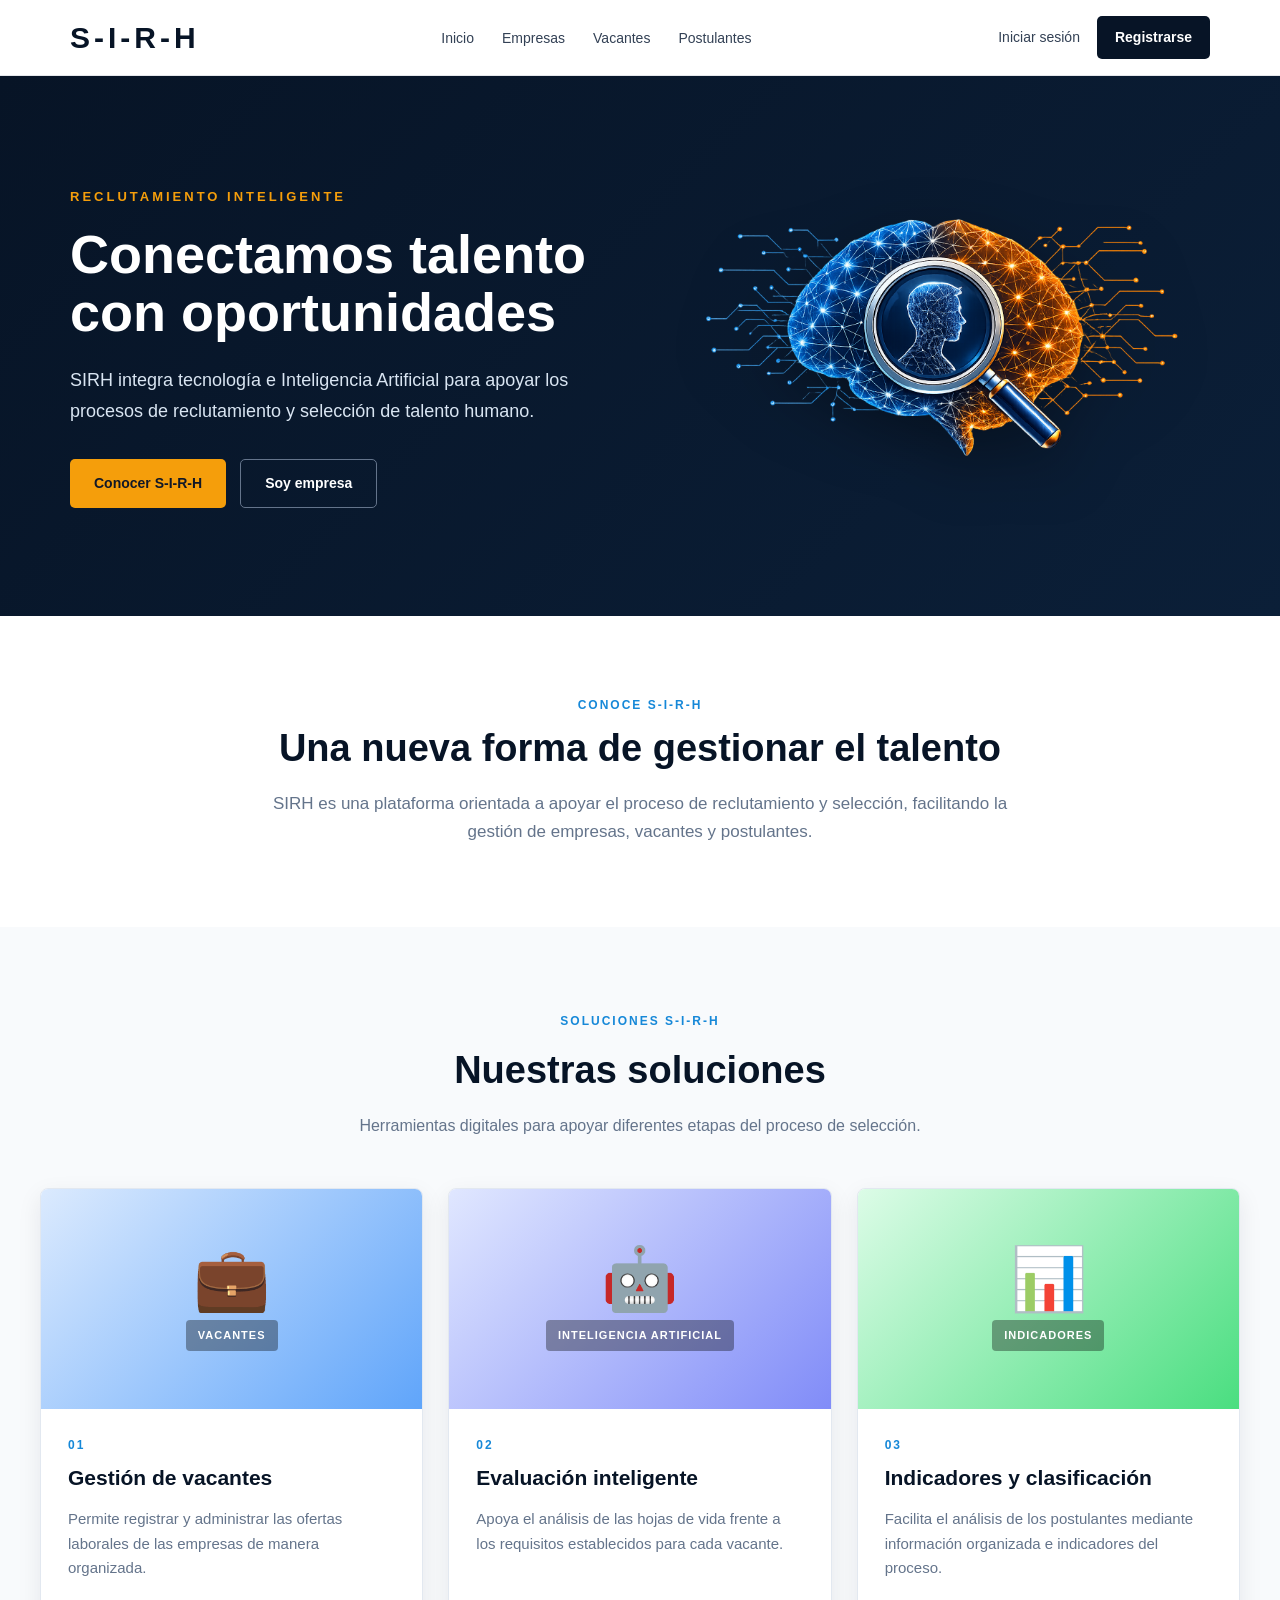
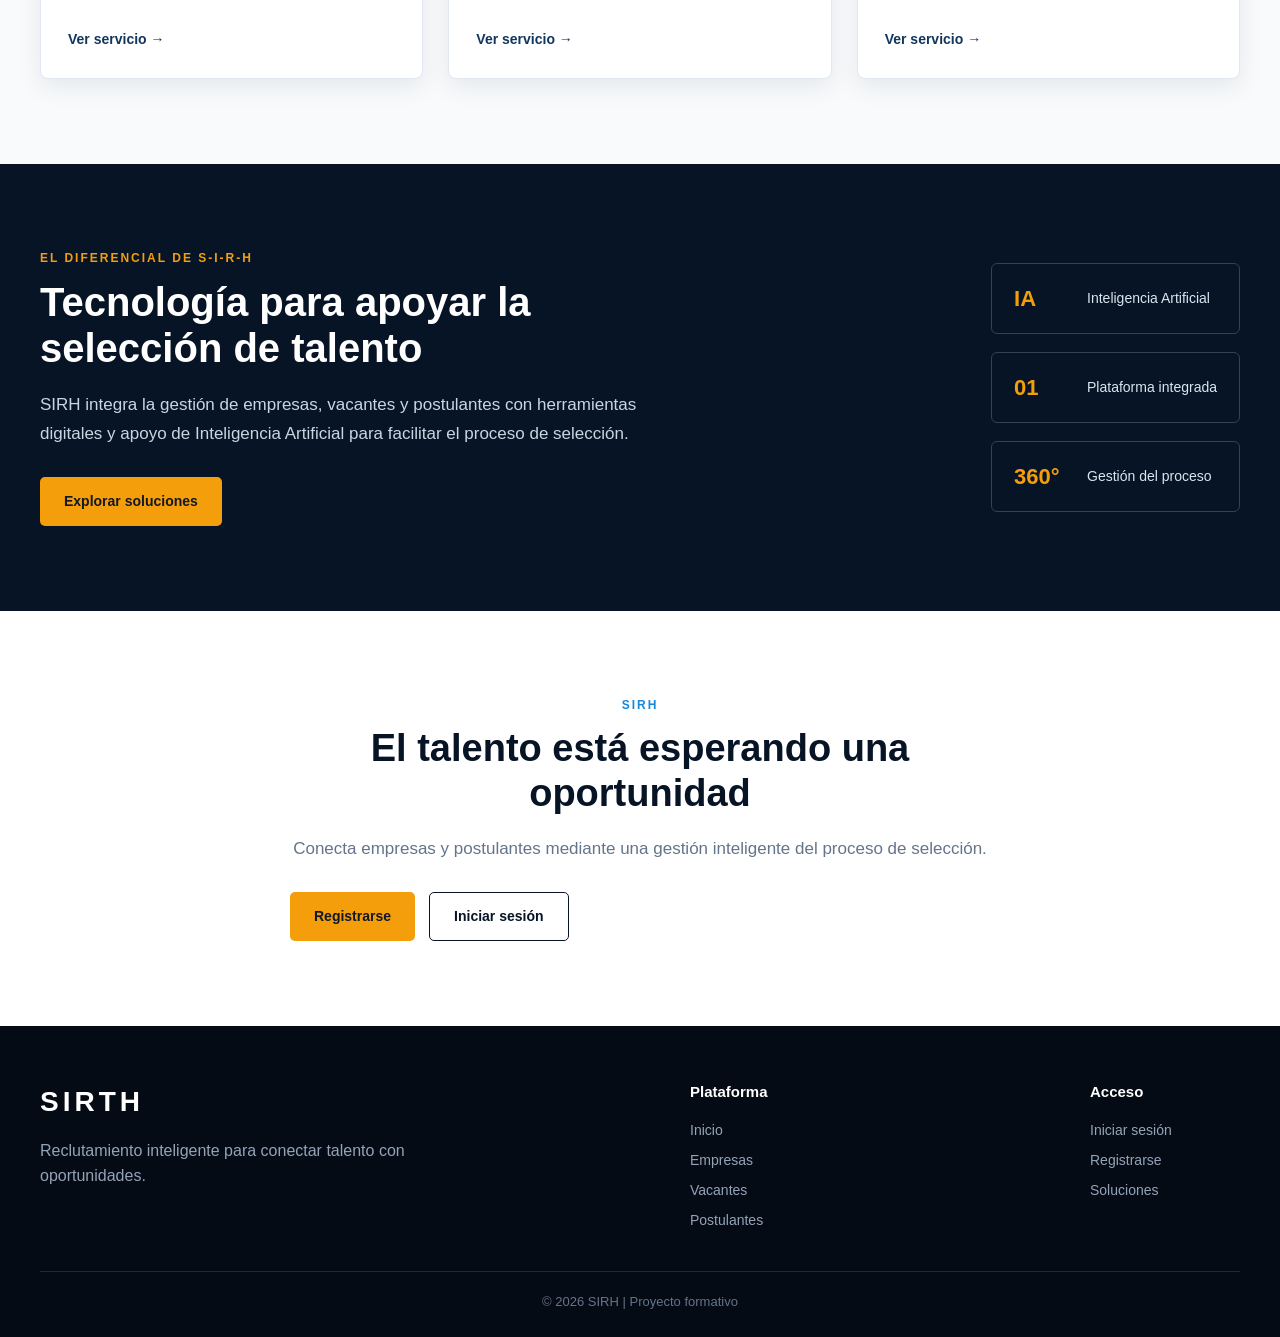
==== sirh.html @ 23ba3a4e "config inicial" ====
<!DOCTYPE html>
<html lang="es">

<head>

    <meta charset="UTF-8">

    <meta name="viewport" content="width=device-width, initial-scale=1.0">

    <meta
        name="description"
        content="SIRH - Plataforma inteligente para la gestión del reclutamiento y selección de talento humano"
    >

    <title>S-I-R-H| Reclutamiento Inteligente</title>

   
  <link rel="stylesheet" href="sirh.css">

</head>


<body>

    
    <header class="header">

        <nav class="navbar">

           

            <a href="#inicio" class="logo">
                S-I-R-H
            </a>


       

            <ul class="menu">

                <li>
                    <a href="#inicio">
                        Inicio
                    </a>
                </li>

                <li>
                    <a href="#empresas">
                        Empresas
                    </a>
                </li>

                <li>
                    <a href="#vacantes">
                        Vacantes
                    </a>
                </li>

                <li>
                    <a href="#postulantes">
                        Postulantes
                    </a>
                </li>

            </ul>


     

            <div class="acciones">

                <a href="#" class="btn-login">
                    Iniciar sesión
                </a>

                <a href="#" class="btn-registro">
                    Registrarse
                </a>

            </div>

        </nav>

    </header>



    <main>


        
        <section id="inicio" class="hero">

            <div class="hero-contenedor">


                
                <div class="hero-texto">

                    <p class="etiqueta">
                        RECLUTAMIENTO INTELIGENTE
                    </p>


                    <h1>
                        Conectamos talento
                        con oportunidades
                    </h1>


                    <p class="descripcion">

                        SIRH integra tecnología e Inteligencia
                        Artificial para apoyar los procesos de
                        reclutamiento y selección de talento humano.

                    </p>


                    <div class="hero-botones">

                        <a
                            href="#servicios"
                            class="btn-principal"
                        >
                            Conocer S-I-R-H
                        </a>


                        <a
                            href="#empresas"
                            class="btn-secundario"
                        >
                            Soy empresa
                        </a>

                    </div>

                </div>

                
                <div class="hero-imagen">

                    <img
                        src="logo.png"
                        alt="Inteligencia Artificial aplicada al proceso de selección de talento"
                    >

                </div>


            </div>

        </section>



        <section class="presentacion">

            <div class="presentacion-contenido">

                <p class="etiqueta-seccion">
                    CONOCE S-I-R-H
                </p>


                <h2>
                    Una nueva forma de gestionar
                    el talento
                </h2>


                <p>

                    SIRH es una plataforma orientada a apoyar
                    el proceso de reclutamiento y selección,
                    facilitando la gestión de empresas,
                    vacantes y postulantes.

                </p>

            </div>

        </section>


        <section
            id="servicios"
            class="servicios"
        >
            
            <div class="encabezado-servicios">

                <p class="etiqueta-seccion">
                    SOLUCIONES S-I-R-H
                </p>


                <h2>
                    Nuestras soluciones
                </h2>


                <p>

                    Herramientas digitales para apoyar
                    diferentes etapas del proceso de selección.

                </p>

            </div>

            
            <div class="tarjetas">

                
                <article
                    id="vacantes"
                    class="tarjeta"
                >
                   

                    <div class="tarjeta-imagen imagen-vacantes">

                        <div class="imagen-contenido">

                            <span class="icono">
                                💼
                            </span>

                            <span class="texto-imagen">
                                VACANTES
                            </span>

                        </div>

                    </div>

                  

                    <div class="tarjeta-contenido">

                        <p class="numero">
                            01
                        </p>


                        <h3>
                            Gestión de vacantes
                        </h3>


                        <p>

                            Permite registrar y administrar
                            las ofertas laborales de las empresas
                            de manera organizada.

                        </p>


                        <a
                            href="#"
                            class="btn-tarjeta"
                        >
                            Ver servicio →
                        </a>

                    </div>

                </article>

                
                <article class="tarjeta">


                    <!-- IMAGEN -->

                    <div class="tarjeta-imagen imagen-ia">

                        <div class="imagen-contenido">

                            <span class="icono">
                                🤖
                            </span>

                            <span class="texto-imagen">
                                INTELIGENCIA ARTIFICIAL
                            </span>

                        </div>

                    </div>

              
                    <div class="tarjeta-contenido">

                        <p class="numero">
                            02
                        </p>


                        <h3>
                            Evaluación inteligente
                        </h3>


                        <p>

                            Apoya el análisis de las hojas de vida
                            frente a los requisitos establecidos
                            para cada vacante.

                        </p>


                        <a
                            href="#"
                            class="btn-tarjeta"
                        >
                            Ver servicio →
                        </a>

                    </div>

                </article>



               
                <article
                    id="postulantes"
                    class="tarjeta"
                >


                    <!-- IMAGEN -->

                    <div class="tarjeta-imagen imagen-indicadores">

                        <div class="imagen-contenido">

                            <span class="icono">
                                📊
                            </span>

                            <span class="texto-imagen">
                                INDICADORES
                            </span>

                        </div>

                    </div>


                    

                    <div class="tarjeta-contenido">

                        <p class="numero">
                            03
                        </p>


                        <h3>
                            Indicadores y clasificación
                        </h3>


                        <p>

                            Facilita el análisis de los postulantes
                            mediante información organizada e
                            indicadores del proceso.

                        </p>


                        <a
                            href="#"
                            class="btn-tarjeta"
                        >
                            Ver servicio →
                        </a>

                    </div>

                </article>


            </div>

        </section>



        

        <section
            id="empresas"
            class="diferencial"
        >

            <div class="diferencial-contenedor">


                <div class="diferencial-texto">

                    <p class="etiqueta-seccion">
                        EL DIFERENCIAL DE S-I-R-H
                    </p>


                    <h2>

                        Tecnología para apoyar
                        la selección de talento

                    </h2>


                    <p>

                        SIRH integra la gestión de empresas,
                        vacantes y postulantes con herramientas
                        digitales y apoyo de Inteligencia Artificial
                        para facilitar el proceso de selección.

                    </p>


                    <a
                        href="#servicios"
                        class="btn-principal"
                    >
                        Explorar soluciones
                    </a>

                </div>



                <div class="diferencial-datos">


                    <div class="dato">

                        <span class="dato-numero">
                            IA
                        </span>

                        <span class="dato-texto">
                            Inteligencia Artificial
                        </span>

                    </div>


                    <div class="dato">

                        <span class="dato-numero">
                            01
                        </span>

                        <span class="dato-texto">
                            Plataforma integrada
                        </span>

                    </div>


                    <div class="dato">

                        <span class="dato-numero">
                            360°
                        </span>

                        <span class="dato-texto">
                            Gestión del proceso
                        </span>

                    </div>


                </div>

            </div>

        </section>




        <section class="llamada">

            <div class="llamada-contenido">

                <p class="etiqueta-seccion">
                    SIRH
                </p>


                <h2>
                    El talento está esperando
                    una oportunidad
                </h2>


                <p>

                    Conecta empresas y postulantes
                    mediante una gestión inteligente
                    del proceso de selección.

                </p>


                <div class="hero-botones">

                    <a
                        href="#"
                        class="btn-principal"
                    >
                        Registrarse
                    </a>


                    <a
                        href="#"
                        class="btn-outline"
                    >
                        Iniciar sesión
                    </a>

                </div>

            </div>

        </section>


    </main>



    <footer class="footer">

        <div class="footer-contenedor">


            <div class="footer-marca">

                <h2>
                    SIRTH
                </h2>


                <p>
                    Reclutamiento inteligente
                    para conectar talento
                    con oportunidades.
                </p>

            </div>



            <div class="footer-enlaces">

                <h3>
                    Plataforma
                </h3>


                <a href="#inicio">
                    Inicio
                </a>


                <a href="#empresas">
                    Empresas
                </a>


                <a href="#vacantes">
                    Vacantes
                </a>


                <a href="#postulantes">
                    Postulantes
                </a>

            </div>



            <div class="footer-enlaces">

                <h3>
                    Acceso
                </h3>


                <a href="#">
                    Iniciar sesión
                </a>


                <a href="#">
                    Registrarse
                </a>


                <a href="#servicios">
                    Soluciones
                </a>

            </div>


        </div>



        <div class="footer-linea"></div>



        <p class="copyright">

            © 2026 SIRH | Proyecto formativo

        </p>

    </footer>


</body>

</html>
---- sirh.css ----
* {
    margin: 0;
    padding: 0;
    box-sizing: border-box;
}


html {
    scroll-behavior: smooth;
}


body {

    font-family:
        Arial,
        Helvetica,
        sans-serif;

    color: #172033;

    background-color: #ffffff;

    line-height: 1.5;
}


a {
    text-decoration: none;
}


img {
    max-width: 100%;
}


:root {

    --azul-900: #071426;

    --azul-800: #0b1f38;

    --azul-700: #12365c;

    --azul-500: #1688d8;

    --azul-claro: #eaf5ff;

    --naranja: #f59e0b;

    --naranja-oscuro: #d97706;

    --blanco: #ffffff;

    --gris-50: #f8fafc;

    --gris-100: #f1f5f9;

    --gris-300: #cbd5e1;

    --gris-500: #64748b;

    --gris-700: #334155;

    --negro: #111827;

}


/* =====================================================
   NAVBAR
===================================================== */

.header {

    width: 100%;

    background-color: var(--blanco);

    border-bottom: 1px solid #e5e7eb;

    position: relative;

    z-index: 10;
}


.navbar {

    max-width: 1200px;

    min-height: 75px;

    margin: auto;

    padding: 0 30px;

    display: flex;

    flex-direction: row;

    justify-content: space-between;

    align-items: center;

    gap: 30px;
}


/* LOGO */

.logo {

    font-size: 30px;

    font-weight: 800;

    letter-spacing: 4px;

    color: var(--azul-900);
}


/* MENÚ */

.menu {

    list-style: none;

    display: flex;

    flex-direction: row;

    align-items: center;

    justify-content: center;

    gap: 28px;
}


.menu a {

    color: var(--gris-700);

    font-size: 14px;

    font-weight: 500;

    transition: 0.3s;
}


.menu a:hover {

    color: var(--azul-500);
}


/* ACCIONES */

.acciones {

    display: flex;

    align-items: center;

    gap: 12px;
}


.btn-login {

    color: var(--gris-700);

    font-size: 14px;

    font-weight: 500;

    padding: 10px 5px;
}


.btn-login:hover {

    color: var(--azul-500);
}


.btn-registro {

    background-color: var(--azul-900);

    color: var(--blanco);

    padding: 11px 18px;

    border-radius: 5px;

    font-size: 14px;

    font-weight: 600;

    transition: 0.3s;
}


.btn-registro:hover {

    background-color: var(--azul-700);
}


/* =====================================================
   HERO
===================================================== */

.hero {

    width: 100%;

    min-height: 540px;

    background:

        linear-gradient(
            135deg,
            var(--azul-900),
            var(--azul-800)
        );

    overflow: hidden;
}


.hero-contenedor {

    max-width: 1200px;

    min-height: 540px;

    margin: auto;

    padding: 50px 30px;

    display: flex;

    flex-direction: row;

    align-items: center;

    justify-content: space-between;

    gap: 40px;
}


/* TEXTO */

.hero-texto {

    flex: 1;

    max-width: 570px;

    color: var(--blanco);
}


.etiqueta {

    display: inline-block;

    color: var(--naranja);

    font-size: 13px;

    font-weight: 700;

    letter-spacing: 3px;

    margin-bottom: 18px;
}


.hero h1 {

    font-size: 54px;

    line-height: 1.08;

    font-weight: 800;

    margin-bottom: 24px;
}


.descripcion {

    max-width: 560px;

    color: #d9e5f2;

    font-size: 18px;

    line-height: 1.7;

    margin-bottom: 32px;
}


/* BOTONES HERO */

.hero-botones {

    display: flex;

    flex-direction: row;

    align-items: center;

    gap: 14px;

    flex-wrap: wrap;
}


.btn-principal {

    display: inline-block;

    background-color: var(--naranja);

    color: var(--negro);

    padding: 14px 24px;

    border-radius: 5px;

    font-size: 14px;

    font-weight: 700;

    transition: 0.3s;
}


.btn-principal:hover {

    background-color: var(--blanco);

    transform: translateY(-2px);
}


.btn-secundario {

    display: inline-block;

    color: var(--blanco);

    border: 1px solid #64748b;

    padding: 13px 24px;

    border-radius: 5px;

    font-size: 14px;

    font-weight: 600;

    transition: 0.3s;
}


.btn-secundario:hover {

    background-color: rgba(255, 255, 255, 0.1);

    border-color: var(--blanco);
}


/* IMAGEN */

.hero-imagen {

    flex: 1;

    display: flex;

    justify-content: center;

    align-items: center;

    min-width: 0;
}


.hero-imagen img {

    width: 100%;

    max-width: 600px;

    height: auto;

    object-fit: contain;

    display: block;

    filter:
        drop-shadow(
            0 20px 30px rgba(0, 0, 0, 0.35)
        );
}


/* =====================================================
   PRESENTACIÓN
===================================================== */

.presentacion {

    background-color: var(--blanco);

    padding: 80px 30px;

    text-align: center;
}


.presentacion-contenido {

    max-width: 760px;

    margin: auto;
}


.etiqueta-seccion {

    color: var(--azul-500);

    font-size: 12px;

    font-weight: 800;

    letter-spacing: 2px;

    margin-bottom: 12px;
}


.presentacion h2 {

    color: var(--azul-900);

    font-size: 38px;

    line-height: 1.2;

    margin-bottom: 18px;
}


.presentacion p:last-child {

    color: var(--gris-500);

    font-size: 17px;

    line-height: 1.7;
}


/* =====================================================
   SERVICIOS
===================================================== */

.servicios {

    background-color: var(--gris-50);

    padding: 85px 30px;
}


.encabezado-servicios {

    max-width: 720px;

    margin: 0 auto 50px;

    text-align: center;
}


.encabezado-servicios h2 {

    color: var(--azul-900);

    font-size: 38px;

    margin-bottom: 15px;
}


.encabezado-servicios > p:last-child {

    color: var(--gris-500);

    font-size: 16px;
}


/* CONTENEDOR TARJETAS */

.tarjetas {

    max-width: 1200px;

    margin: auto;

    display: flex;

    flex-direction: row;

    align-items: stretch;

    justify-content: center;

    gap: 25px;
}


/* TARJETA */

.tarjeta {

    flex: 1;

    min-width: 0;

    background-color: var(--blanco);

    border: 1px solid #e2e8f0;

    border-radius: 8px;

    overflow: hidden;

    box-shadow:
        0 8px 25px rgba(15, 23, 42, 0.08);

    transition: 0.3s;
}


.tarjeta:hover {

    transform: translateY(-6px);

    box-shadow:
        0 15px 30px rgba(15, 23, 42, 0.13);
}


/* =====================================================
   IMAGEN TARJETAS
===================================================== */

.tarjeta-imagen {

    height: 220px;

    display: flex;

    align-items: center;

    justify-content: center;

    position: relative;

    overflow: hidden;
}


/* COLORES TEMPORALES */

.imagen-vacantes {

    background:
        linear-gradient(
            135deg,
            #dbeafe,
            #60a5fa
        );
}


.imagen-ia {

    background:
        linear-gradient(
            135deg,
            #e0e7ff,
            #818cf8
        );
}


.imagen-indicadores {

    background:
        linear-gradient(
            135deg,
            #dcfce7,
            #4ade80
        );
}


/* CONTENIDO IMAGEN */

.imagen-contenido {

    display: flex;

    flex-direction: column;

    align-items: center;

    justify-content: center;

    gap: 10px;
}


.icono {

    font-size: 62px;

    line-height: 1;
}


.texto-imagen {

    color: var(--blanco);

    background-color: rgba(0, 0, 0, 0.35);

    padding: 7px 12px;

    border-radius: 4px;

    font-size: 11px;

    font-weight: 800;

    letter-spacing: 1px;
}


/* =====================================================
   CONTENIDO TARJETAS
===================================================== */

.tarjeta-contenido {

    padding: 27px;
}


.numero {

    color: var(--azul-500);

    font-size: 12px;

    font-weight: 800;

    letter-spacing: 2px;

    margin-bottom: 8px;
}


.tarjeta h3 {

    color: var(--azul-900);

    font-size: 21px;

    margin-bottom: 13px;
}


.tarjeta-contenido > p:not(.numero) {

    color: var(--gris-500);

    font-size: 15px;

    line-height: 1.65;

    min-height: 100px;

    margin-bottom: 20px;
}


.btn-tarjeta {

    color: var(--azul-700);

    font-size: 14px;

    font-weight: 700;

    transition: 0.3s;
}


.btn-tarjeta:hover {

    color: var(--naranja-oscuro);
}


/* =====================================================
   DIFERENCIAL
===================================================== */

.diferencial {

    background-color: var(--azul-900);

    color: var(--blanco);

    padding: 85px 30px;
}


.diferencial-contenedor {

    max-width: 1200px;

    margin: auto;

    display: flex;

    align-items: center;

    justify-content: space-between;

    gap: 60px;
}


.diferencial-texto {

    flex: 1;

    max-width: 650px;
}


.diferencial-texto .etiqueta-seccion {

    color: var(--naranja);
}


.diferencial h2 {

    font-size: 40px;

    line-height: 1.15;

    margin-bottom: 20px;
}


.diferencial-texto p:not(.etiqueta-seccion) {

    color: #cbd5e1;

    font-size: 17px;

    line-height: 1.7;

    margin-bottom: 28px;
}


/* DATOS */

.diferencial-datos {

    display: flex;

    flex-direction: column;

    gap: 18px;

    min-width: 240px;
}


.dato {

    border: 1px solid #334155;

    border-radius: 6px;

    padding: 18px 22px;

    display: flex;

    align-items: center;

    gap: 18px;
}


.dato-numero {

    color: var(--naranja);

    font-size: 22px;

    font-weight: 800;

    min-width: 55px;
}


.dato-texto {

    color: #dbe5ef;

    font-size: 14px;
}


/* =====================================================
   LLAMADA A LA ACCIÓN
===================================================== */

.llamada {

    background-color: var(--blanco);

    padding: 85px 30px;

    text-align: center;
}


.llamada-contenido {

    max-width: 700px;

    margin: auto;
}


.llamada h2 {

    color: var(--azul-900);

    font-size: 38px;

    line-height: 1.2;

    margin-bottom: 18px;
}


.llamada p:not(.etiqueta-seccion) {

    color: var(--gris-500);

    font-size: 17px;

    line-height: 1.7;

    margin-bottom: 28px;
}


/* BOTÓN OUTLINE */

.btn-outline {

    display: inline-block;

    color: var(--azul-900);

    border: 1px solid var(--azul-900);

    padding: 13px 24px;

    border-radius: 5px;

    font-size: 14px;

    font-weight: 600;

    transition: 0.3s;
}


.btn-outline:hover {

    background-color: var(--azul-900);

    color: var(--blanco);
}


/* =====================================================
   FOOTER
===================================================== */

.footer {

    background-color: #050b14;

    color: var(--blanco);

    padding: 55px 30px 25px;
}


.footer-contenedor {

    max-width: 1200px;

    margin: auto;

    display: flex;

    flex-direction: row;

    justify-content: space-between;

    gap: 60px;
}


.footer-marca {

    max-width: 400px;
}


.footer-marca h2 {

    font-size: 28px;

    letter-spacing: 4px;

    margin-bottom: 15px;
}


.footer-marca p {

    color: #94a3b8;

    line-height: 1.6;
}


/* ENLACES */

.footer-enlaces {

    display: flex;

    flex-direction: column;

    gap: 9px;

    min-width: 150px;
}


.footer-enlaces h3 {

    font-size: 15px;

    margin-bottom: 8px;
}


.footer-enlaces a {

    color: #94a3b8;

    font-size: 14px;

    transition: 0.3s;
}


.footer-enlaces a:hover {

    color: var(--blanco);
}


/* LÍNEA */

.footer-linea {

    max-width: 1200px;

    height: 1px;

    background-color: #1e293b;

    margin: 40px auto 20px;
}


/* COPYRIGHT */

.copyright {

    text-align: center;

    color: #64748b;

    font-size: 13px;
}


/* =====================================================
   RESPONSIVE
===================================================== */

@media (max-width: 950px) {


    /* NAV */

    .navbar {

        flex-wrap: wrap;

        justify-content: center;

        padding: 20px 25px;
    }


    .logo {

        width: 100%;

        text-align: center;
    }


    /* HERO */

    .hero-contenedor {

        flex-direction: column;

        text-align: center;

        padding-top: 60px;

        padding-bottom: 60px;
    }


    .hero-texto {

        max-width: 700px;
    }


    .hero-botones {

        justify-content: center;
    }


    .hero-imagen {

        width: 100%;
    }


    .hero-imagen img {

        max-width: 500px;
    }


    /* TARJETAS */

    .tarjetas {

        flex-wrap: wrap;
    }


    .tarjeta {

        flex-basis: 45%;
    }


    /* DIFERENCIAL */

    .diferencial-contenedor {

        flex-direction: column;

        text-align: center;
    }


    .diferencial-datos {

        width: 100%;

        max-width: 500px;
    }


    /* FOOTER */

    .footer-contenedor {

        flex-wrap: wrap;
    }

}


/* =====================================================
   MÓVILES
===================================================== */

@media (max-width: 650px) {


    /* NAV */

    .menu {

        width: 100%;

        flex-wrap: wrap;

        gap: 15px;

        justify-content: center;
    }


    .acciones {

        width: 100%;

        justify-content: center;
    }


    /* HERO */

    .hero h1 {

        font-size: 40px;
    }


    .descripcion {

        font-size: 16px;
    }


    /* PRESENTACIÓN */

    .presentacion h2 {

        font-size: 30px;
    }


    /* SERVICIOS */

    .encabezado-servicios h2 {

        font-size: 30px;
    }


    .tarjetas {

        flex-direction: column;
    }


    .tarjeta {

        width: 100%;
    }


    /* DIFERENCIAL */

    .diferencial h2 {

        font-size: 30px;
    }


    /* LLAMADA */

    .llamada h2 {

        font-size: 30px;
    }


    /* FOOTER */

    .footer-contenedor {

        flex-direction: column;

        text-align: center;

        align-items: center;
    }


    .footer-enlaces {

        align-items: center;
    }

}
body {
    background-color: red !important;
}
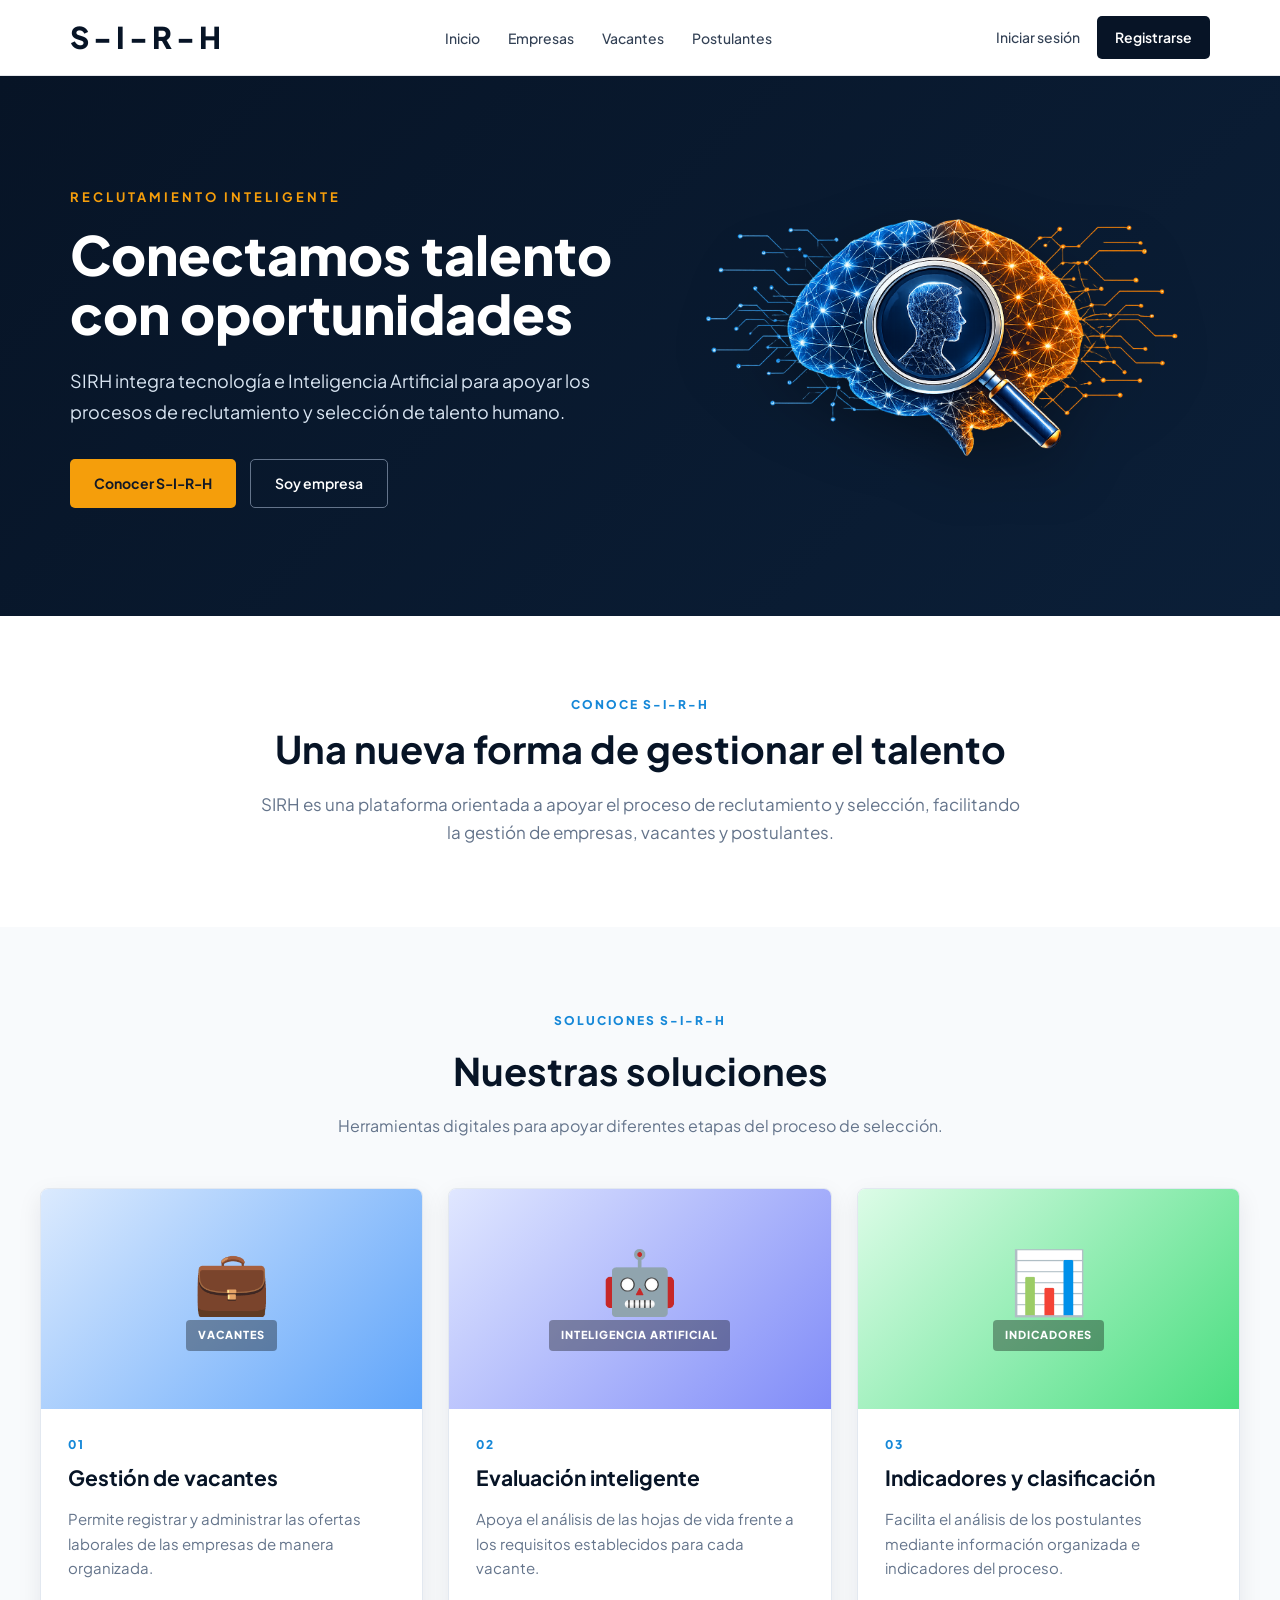
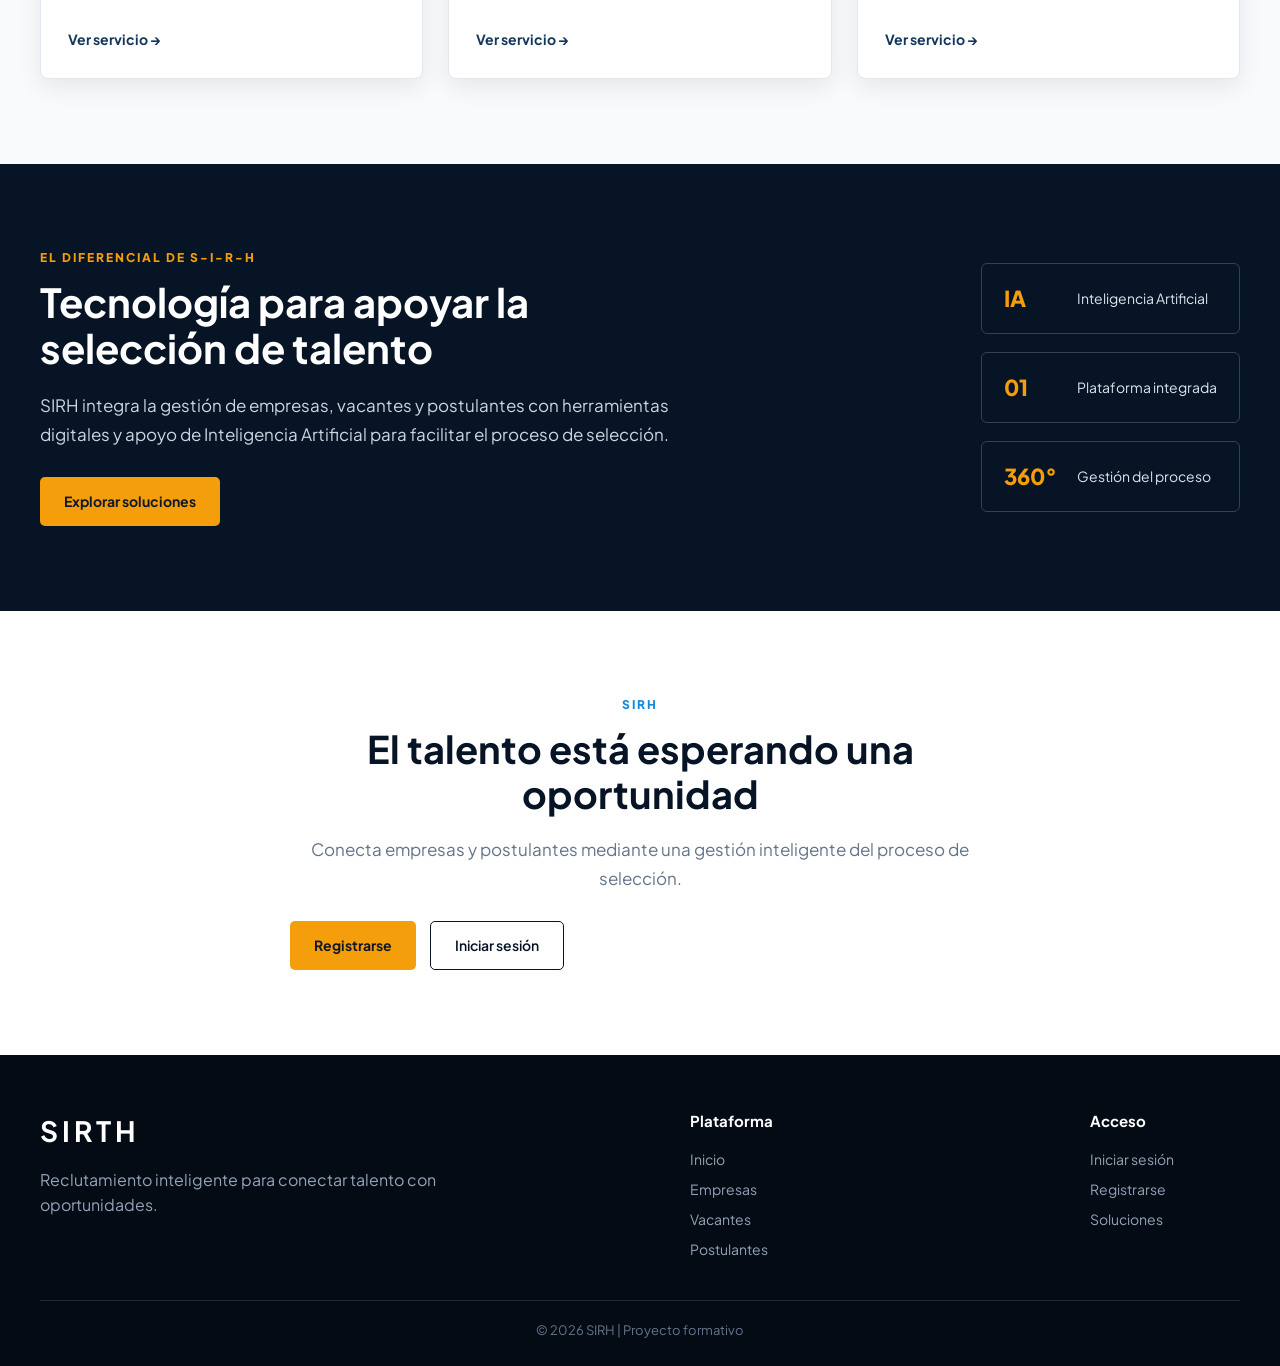
==== commit 1ef9540e: "feat: integrar modal de login y registro y estructurar carpetas" ====
--- a/sirh.html
+++ b/sirh.html
@@ -14,8 +14,14 @@
 
     <title>S-I-R-H| Reclutamiento Inteligente</title>
 
-   
-  <link rel="stylesheet" href="sirh.css">
+    <!-- Google Fonts -->
+    <link rel="preconnect" href="https://fonts.googleapis.com">
+    <link rel="preconnect" href="https://fonts.gstatic.com" crossorigin>
+    <link href="https://fonts.googleapis.com/css2?family=Plus+Jakarta+Sans:wght@300;400;500;600;700;800&display=swap" rel="stylesheet">
+
+    <!-- Estilos organizados en css/ -->
+    <link rel="stylesheet" href="css/sirh.css">
+    <link rel="stylesheet" href="css/modal.css">
 
 </head>
 
@@ -69,11 +75,11 @@
 
             <div class="acciones">
 
-                <a href="#" class="btn-login">
+                <a href="#login" class="btn-login" data-auth-modal="login">
                     Iniciar sesión
                 </a>
 
-                <a href="#" class="btn-registro">
+                <a href="#registro" class="btn-registro" data-auth-modal="register">
                     Registrarse
                 </a>
 
@@ -142,7 +148,7 @@
                 <div class="hero-imagen">
 
                     <img
-                        src="logo.png"
+                        src="img/logo.png"
                         alt="Inteligencia Artificial aplicada al proceso de selección de talento"
                     >
 
@@ -518,16 +524,18 @@
                 <div class="hero-botones">
 
                     <a
-                        href="#"
+                        href="#registro"
                         class="btn-principal"
+                        data-auth-modal="register"
                     >
                         Registrarse
                     </a>
 
 
                     <a
-                        href="#"
+                        href="#login"
                         class="btn-outline"
+                        data-auth-modal="login"
                     >
                         Iniciar sesión
                     </a>
@@ -602,12 +610,12 @@
                 </h3>
 
 
-                <a href="#">
+                <a href="#login" data-auth-modal="login">
                     Iniciar sesión
                 </a>
 
 
-                <a href="#">
+                <a href="#registro" data-auth-modal="register">
                     Registrarse
                 </a>
 
@@ -636,6 +644,359 @@
     </footer>
 
 
+    <!-- ========================================================
+         MODAL DE AUTENTICACIÓN (LOGIN Y REGISTRO INTEGRADO)
+         ======================================================== -->
+    <div class="auth-modal-overlay" id="auth-modal-overlay" aria-hidden="true">
+        <div class="auth-modal-card" role="dialog" aria-modal="true" aria-labelledby="modal-heading-title">
+            
+            <!-- Botón de Cierre (X) -->
+            <button type="button" class="modal-close-btn" id="modal-close-btn" aria-label="Cerrar modal">&times;</button>
+
+            <!-- Encabezado del Modal -->
+            <div class="modal-header">
+                <div class="modal-brand-badge">
+                    <span class="modal-brand-logo">S-I-R-H</span>
+                    <span class="modal-pill">Portal de Acceso</span>
+                </div>
+                <h2 id="modal-heading-title" class="modal-title">Acceso a SIRH</h2>
+                <p id="modal-heading-subtitle" class="modal-subtitle">Ingresa a tu cuenta para gestionar tus procesos de reclutamiento</p>
+            </div>
+
+            <!-- Selector de Rol (Candidato vs Empresa) -->
+            <div class="modal-role-selector">
+                <button type="button" class="modal-role-btn active" data-role="candidato" id="modal-role-candidato">
+                    <svg width="16" height="16" viewBox="0 0 24 24" fill="none" stroke="currentColor" stroke-width="2">
+                        <path d="M20 21v-2a4 4 0 0 0-4-4H8a4 4 0 0 0-4 4v2"></path>
+                        <circle cx="12" cy="7" r="4"></circle>
+                    </svg>
+                    <span>Candidato / Postulante</span>
+                </button>
+                <button type="button" class="modal-role-btn" data-role="empresa" id="modal-role-empresa">
+                    <svg width="16" height="16" viewBox="0 0 24 24" fill="none" stroke="currentColor" stroke-width="2">
+                        <rect x="2" y="7" width="20" height="14" rx="2" ry="2"></rect>
+                        <path d="M16 21V5a2 2 0 0 0-2-2h-4a2 2 0 0 0-2 2v16"></path>
+                    </svg>
+                    <span>Empresa / Reclutador</span>
+                </button>
+            </div>
+
+            <!-- Pestañas (Tabs) Iniciar Sesión / Registrarse -->
+            <nav class="modal-tabs" role="tablist">
+                <button type="button" class="modal-tab-btn active" id="modal-tab-login" role="tab" aria-selected="true">
+                    <svg width="16" height="16" viewBox="0 0 24 24" fill="none" stroke="currentColor" stroke-width="2">
+                        <path d="M15 3h4a2 2 0 0 1 2 2v14a2 2 0 0 1-2 2h-4"></path>
+                        <polyline points="10 17 15 12 10 7"></polyline>
+                        <line x1="15" y1="12" x2="3" y2="12"></line>
+                    </svg>
+                    <span>Iniciar Sesión</span>
+                </button>
+                <button type="button" class="modal-tab-btn" id="modal-tab-register" role="tab" aria-selected="false">
+                    <svg width="16" height="16" viewBox="0 0 24 24" fill="none" stroke="currentColor" stroke-width="2">
+                        <path d="M16 21v-2a4 4 0 0 0-4-4H5a4 4 0 0 0-4 4v2"></path>
+                        <circle cx="8.5" cy="7" r="4"></circle>
+                        <line x1="20" y1="8" x2="20" y2="14"></line>
+                        <line x1="23" y1="11" x2="17" y2="11"></line>
+                    </svg>
+                    <span>Registrarse</span>
+                </button>
+            </nav>
+
+            <!-- Mensaje de Notificación Interactiva -->
+            <div id="modal-alert" class="modal-alert hidden" role="alert">
+                <span id="modal-alert-message">Mensaje informativo</span>
+            </div>
+
+            <!-- TAB 1: FORMULARIO DE INICIAR SESIÓN -->
+            <div id="modal-view-login" class="modal-tab-content active" role="tabpanel">
+                <div class="modal-social-group">
+                    <button type="button" class="modal-social-btn" id="modal-google-btn">
+                        <svg width="16" height="16" viewBox="0 0 24 24">
+                            <path fill="#4285F4" d="M22.56 12.25c0-.78-.07-1.53-.2-2.25H12v4.26h5.92c-.26 1.37-1.04 2.53-2.21 3.31v2.77h3.57c2.08-1.92 3.28-4.74 3.28-8.09z"/>
+                            <path fill="#34A853" d="M12 23c2.97 0 5.46-.98 7.28-2.66l-3.57-2.77c-.98.66-2.23 1.06-3.71 1.06-2.86 0-5.29-1.93-6.16-4.53H2.18v2.84C3.99 20.53 7.7 23 12 23z"/>
+                            <path fill="#FBBC05" d="M5.84 14.09c-.22-.66-.35-1.36-.35-2.09s.13-1.43.35-2.09V7.06H2.18C1.43 8.55 1 10.22 1 12s.43 3.45 1.18 4.94l2.85-2.22.81-.63z"/>
+                            <path fill="#EA4335" d="M12 5.38c1.62 0 3.06.56 4.21 1.64l3.15-3.15C17.45 2.09 14.97 1 12 1 7.7 1 3.99 3.47 2.18 7.06l3.66 2.84c.87-2.6 3.3-4.52 6.16-4.52z"/>
+                        </svg>
+                        <span>Google</span>
+                    </button>
+                    <button type="button" class="modal-social-btn" id="modal-linkedin-btn">
+                        <svg width="16" height="16" viewBox="0 0 24 24" fill="#0A66C2">
+                            <path d="M19 3a2 2 0 0 1 2 2v14a2 2 0 0 1-2 2H5a2 2 0 0 1-2-2V5a2 2 0 0 1 2-2h14m-.5 15.5v-5.3a3.26 3.26 0 0 0-3.26-3.26c-.85 0-1.84.52-2.28 1.3v-1.11h-2.79v8.37h2.79v-4.93c0-.77.62-1.4 1.39-1.4a1.4 1.4 0 0 1 1.4 1.4v4.93h2.75M6.88 8.56a1.68 1.68 0 0 0 1.68-1.68c0-.93-.75-1.69-1.68-1.69a1.69 1.69 0 0 0-1.69 1.69c0 .93.76 1.68 1.69 1.68m1.39 9.94v-8.37H5.5v8.37h2.77z"/>
+                        </svg>
+                        <span>LinkedIn</span>
+                    </button>
+                </div>
+
+                <div class="modal-divider">
+                    <span>o ingresa con tus credenciales</span>
+                </div>
+
+                <form id="modal-form-login" novalidate>
+                    <div class="modal-input-group">
+                        <label for="modal-login-user" class="modal-label">
+                            <span id="modal-label-login-user">Correo o Identificación</span>
+                            <span class="modal-required">*</span>
+                        </label>
+                        <div class="modal-input-wrapper">
+                            <div class="modal-input-icon">
+                                <svg width="16" height="16" viewBox="0 0 24 24" fill="none" stroke="currentColor" stroke-width="2">
+                                    <path d="M4 4h16c1.1 0 2 .9 2 2v12c0 1.1-.9 2-2 2H4c-1.1 0-2-.9-2-2V6c0-1.1.9-2 2-2z"></path>
+                                    <polyline points="22,6 12,13 2,6"></polyline>
+                                </svg>
+                            </div>
+                            <input 
+                                type="text" 
+                                id="modal-login-user" 
+                                class="modal-input" 
+                                placeholder="ejemplo@correo.com o documento" 
+                                required
+                            >
+                        </div>
+                        <span class="modal-field-error" id="modal-error-login-user"></span>
+                    </div>
+
+                    <div class="modal-input-group">
+                        <div class="modal-label-row">
+                            <label for="modal-login-password" class="modal-label">
+                                <span>Contraseña</span>
+                                <span class="modal-required">*</span>
+                            </label>
+                            <a href="#" class="modal-forgot-link" id="modal-link-forgot">¿Olvidaste tu contraseña?</a>
+                        </div>
+                        <div class="modal-input-wrapper">
+                            <div class="modal-input-icon">
+                                <svg width="16" height="16" viewBox="0 0 24 24" fill="none" stroke="currentColor" stroke-width="2">
+                                    <rect x="3" y="11" width="18" height="11" rx="2" ry="2"></rect>
+                                    <path d="M7 11V7a5 5 0 0 1 10 0v4"></path>
+                                </svg>
+                            </div>
+                            <input 
+                                type="password" 
+                                id="modal-login-password" 
+                                class="modal-input" 
+                                placeholder="••••••••••••" 
+                                required
+                            >
+                            <button type="button" class="modal-btn-toggle-pass" data-target="modal-login-password" aria-label="Mostrar contraseña">
+                                <svg class="icon-eye" width="16" height="16" viewBox="0 0 24 24" fill="none" stroke="currentColor" stroke-width="2">
+                                    <path d="M1 12s4-8 11-8 11 8 11 8-4 8-11 8-11-8-11-8z"></path>
+                                    <circle cx="12" cy="12" r="3"></circle>
+                                </svg>
+                                <svg class="icon-eye-off hidden" width="16" height="16" viewBox="0 0 24 24" fill="none" stroke="currentColor" stroke-width="2">
+                                    <path d="M17.94 17.94A10.07 10.07 0 0 1 12 20c-7 0-11-8-11-8a18.45 18.45 0 0 1 5.06-5.94M9.9 4.24A9.12 9.12 0 0 1 12 4c7 0 11 8 11 8a18.5 18.5 0 0 1-2.16 3.19m-6.72-1.07a3 3 0 1 1-4.24-4.24"></path>
+                                    <line x1="1" y1="1" x2="23" y2="23"></line>
+                                </svg>
+                            </button>
+                        </div>
+                        <span class="modal-field-error" id="modal-error-login-password"></span>
+                    </div>
+
+                    <div class="modal-checkbox-group">
+                        <label class="modal-custom-checkbox">
+                            <input type="checkbox" id="modal-login-remember">
+                            <span class="modal-checkbox-box"></span>
+                            <span>Recordar mi sesión</span>
+                        </label>
+                    </div>
+
+                    <button type="submit" class="modal-btn-submit" id="modal-btn-submit-login">
+                        <span>Iniciar Sesión</span>
+                    </button>
+                </form>
+
+                <div class="modal-footer-switch">
+                    <span>¿Aún no tienes cuenta?</span>
+                    <button type="button" class="modal-btn-switch" id="modal-switch-to-register">Regístrate gratis</button>
+                </div>
+            </div>
+
+            <!-- TAB 2: FORMULARIO DE REGISTRO -->
+            <div id="modal-view-register" class="modal-tab-content" role="tabpanel">
+                <form id="modal-form-register" novalidate>
+                    <div class="modal-input-group">
+                        <label for="modal-reg-name" class="modal-label">
+                            <span id="modal-label-reg-name">Nombre completo</span>
+                            <span class="modal-required">*</span>
+                        </label>
+                        <div class="modal-input-wrapper">
+                            <div class="modal-input-icon">
+                                <svg width="16" height="16" viewBox="0 0 24 24" fill="none" stroke="currentColor" stroke-width="2">
+                                    <path d="M20 21v-2a4 4 0 0 0-4-4H8a4 4 0 0 0-4 4v2"></path>
+                                    <circle cx="12" cy="7" r="4"></circle>
+                                </svg>
+                            </div>
+                            <input 
+                                type="text" 
+                                id="modal-reg-name" 
+                                class="modal-input" 
+                                placeholder="Ej: Juan Pérez Morales" 
+                                required
+                            >
+                        </div>
+                        <span class="modal-field-error" id="modal-error-reg-name"></span>
+                    </div>
+
+                    <div class="modal-row-2">
+                        <div class="modal-input-group">
+                            <label for="modal-reg-doc-type" class="modal-label">
+                                <span>Tipo</span>
+                                <span class="modal-required">*</span>
+                            </label>
+                            <div class="modal-input-wrapper">
+                                <select id="modal-reg-doc-type" class="modal-input modal-select" required>
+                                    <option value="CC" selected>C.C.</option>
+                                    <option value="TI">T.I.</option>
+                                    <option value="CE">C.E.</option>
+                                    <option value="NIT">NIT</option>
+                                    <option value="PAS">Pasaporte</option>
+                                </select>
+                            </div>
+                        </div>
+                        <div class="modal-input-group">
+                            <label for="modal-reg-doc-num" class="modal-label">
+                                <span>N° Documento</span>
+                                <span class="modal-required">*</span>
+                            </label>
+                            <div class="modal-input-wrapper">
+                                <input 
+                                    type="text" 
+                                    id="modal-reg-doc-num" 
+                                    class="modal-input" 
+                                    placeholder="123456789" 
+                                    required
+                                >
+                            </div>
+                            <span class="modal-field-error" id="modal-error-reg-doc-num"></span>
+                        </div>
+                    </div>
+
+                    <div class="modal-input-group">
+                        <label for="modal-reg-email" class="modal-label">
+                            <span>Correo electrónico</span>
+                            <span class="modal-required">*</span>
+                        </label>
+                        <div class="modal-input-wrapper">
+                            <div class="modal-input-icon">
+                                <svg width="16" height="16" viewBox="0 0 24 24" fill="none" stroke="currentColor" stroke-width="2">
+                                    <path d="M4 4h16c1.1 0 2 .9 2 2v12c0 1.1-.9 2-2 2H4c-1.1 0-2-.9-2-2V6c0-1.1.9-2 2-2z"></path>
+                                    <polyline points="22,6 12,13 2,6"></polyline>
+                                </svg>
+                            </div>
+                            <input 
+                                type="email" 
+                                id="modal-reg-email" 
+                                class="modal-input" 
+                                placeholder="correo@ejemplo.com" 
+                                required
+                            >
+                        </div>
+                        <span class="modal-field-error" id="modal-error-reg-email"></span>
+                    </div>
+
+                    <div class="modal-input-group">
+                        <label for="modal-reg-phone" class="modal-label">
+                            <span>Teléfono / Celular</span>
+                            <span class="modal-required">*</span>
+                        </label>
+                        <div class="modal-input-wrapper">
+                            <div class="modal-input-icon">
+                                <svg width="16" height="16" viewBox="0 0 24 24" fill="none" stroke="currentColor" stroke-width="2">
+                                    <path d="M22 16.92v3a2 2 0 0 1-2.18 2 19.79 19.79 0 0 1-8.63-3.07 19.5 19.5 0 0 1-6-6 19.79 19.79 0 0 1-3.07-8.67A2 2 0 0 1 4.11 2h3a2 2 0 0 1 2 1.72 12.84 12.84 0 0 0 .7 2.81 2 2 0 0 1-.45 2.11L8.09 9.91a16 16 0 0 0 6 6l1.27-1.27a2 2 0 0 1 2.11-.45 12.84 12.84 0 0 0 2.81.7A2 2 0 0 1 22 16.92z"></path>
+                                </svg>
+                            </div>
+                            <input 
+                                type="tel" 
+                                id="modal-reg-phone" 
+                                class="modal-input" 
+                                placeholder="+57 300 123 4567" 
+                                required
+                            >
+                        </div>
+                        <span class="modal-field-error" id="modal-error-reg-phone"></span>
+                    </div>
+
+                    <div class="modal-row-2">
+                        <div class="modal-input-group">
+                            <label for="modal-reg-password" class="modal-label">
+                                <span>Contraseña</span>
+                                <span class="modal-required">*</span>
+                            </label>
+                            <div class="modal-input-wrapper">
+                                <input 
+                                    type="password" 
+                                    id="modal-reg-password" 
+                                    class="modal-input" 
+                                    placeholder="Mín. 8 car." 
+                                    required
+                                >
+                                <button type="button" class="modal-btn-toggle-pass" data-target="modal-reg-password" aria-label="Mostrar contraseña">
+                                    <svg class="icon-eye" width="16" height="16" viewBox="0 0 24 24" fill="none" stroke="currentColor" stroke-width="2">
+                                        <path d="M1 12s4-8 11-8 11 8 11 8-4 8-11 8-11-8-11-8z"></path>
+                                        <circle cx="12" cy="12" r="3"></circle>
+                                    </svg>
+                                    <svg class="icon-eye-off hidden" width="16" height="16" viewBox="0 0 24 24" fill="none" stroke="currentColor" stroke-width="2">
+                                        <path d="M17.94 17.94A10.07 10.07 0 0 1 12 20c-7 0-11-8-11-8a18.45 18.45 0 0 1 5.06-5.94M9.9 4.24A9.12 9.12 0 0 1 12 4c7 0 11 8 11 8a18.5 18.5 0 0 1-2.16 3.19m-6.72-1.07a3 3 0 1 1-4.24-4.24"></path>
+                                        <line x1="1" y1="1" x2="23" y2="23"></line>
+                                    </svg>
+                                </button>
+                            </div>
+                            <span class="modal-field-error" id="modal-error-reg-password"></span>
+                        </div>
+
+                        <div class="modal-input-group">
+                            <label for="modal-reg-password-confirm" class="modal-label">
+                                <span>Confirmar</span>
+                                <span class="modal-required">*</span>
+                            </label>
+                            <div class="modal-input-wrapper">
+                                <input 
+                                    type="password" 
+                                    id="modal-reg-password-confirm" 
+                                    class="modal-input" 
+                                    placeholder="Repetir" 
+                                    required
+                                >
+                                <button type="button" class="modal-btn-toggle-pass" data-target="modal-reg-password-confirm" aria-label="Mostrar contraseña">
+                                    <svg class="icon-eye" width="16" height="16" viewBox="0 0 24 24" fill="none" stroke="currentColor" stroke-width="2">
+                                        <path d="M1 12s4-8 11-8 11 8 11 8-4 8-11 8-11-8-11-8z"></path>
+                                        <circle cx="12" cy="12" r="3"></circle>
+                                    </svg>
+                                    <svg class="icon-eye-off hidden" width="16" height="16" viewBox="0 0 24 24" fill="none" stroke="currentColor" stroke-width="2">
+                                        <path d="M17.94 17.94A10.07 10.07 0 0 1 12 20c-7 0-11-8-11-8a18.45 18.45 0 0 1 5.06-5.94M9.9 4.24A9.12 9.12 0 0 1 12 4c7 0 11 8 11 8a18.5 18.5 0 0 1-2.16 3.19m-6.72-1.07a3 3 0 1 1-4.24-4.24"></path>
+                                        <line x1="1" y1="1" x2="23" y2="23"></line>
+                                    </svg>
+                                </button>
+                            </div>
+                            <span class="modal-field-error" id="modal-error-reg-password-confirm"></span>
+                        </div>
+                    </div>
+
+                    <div class="modal-checkbox-group">
+                        <label class="modal-custom-checkbox">
+                            <input type="checkbox" id="modal-reg-terms" required>
+                            <span class="modal-checkbox-box"></span>
+                            <span>Acepto los <a href="#" class="modal-terms-link">Términos</a> y la <a href="#" class="modal-terms-link">Política de Datos</a></span>
+                        </label>
+                        <span class="modal-field-error" id="modal-error-reg-terms"></span>
+                    </div>
+
+                    <button type="submit" class="modal-btn-submit" id="modal-btn-submit-register">
+                        <span>Crear Cuenta</span>
+                    </button>
+                </form>
+
+                <div class="modal-footer-switch">
+                    <span>¿Ya tienes una cuenta registrada?</span>
+                    <button type="button" class="modal-btn-switch" id="modal-switch-to-login">Iniciar sesión</button>
+                </div>
+            </div>
+
+        </div>
+    </div>
+
+    <!-- Script de lógica interactiva -->
+    <script src="js/main.js"></script>
+
 </body>
 
 </html>
--- a/css/sirh.css
+++ b/css/sirh.css
@@ -0,0 +1,1258 @@
+* {
+    margin: 0;
+    padding: 0;
+    box-sizing: border-box;
+}
+
+
+html {
+    scroll-behavior: smooth;
+}
+
+
+body {
+
+    font-family:
+        'Plus Jakarta Sans',
+        Arial,
+        Helvetica,
+        sans-serif;
+
+    color: #172033;
+
+    background-color: #ffffff;
+
+    line-height: 1.5;
+}
+
+
+a {
+    text-decoration: none;
+}
+
+
+img {
+    max-width: 100%;
+}
+
+
+:root {
+
+    --azul-900: #071426;
+
+    --azul-800: #0b1f38;
+
+    --azul-700: #12365c;
+
+    --azul-500: #1688d8;
+
+    --azul-claro: #eaf5ff;
+
+    --naranja: #f59e0b;
+
+    --naranja-oscuro: #d97706;
+
+    --blanco: #ffffff;
+
+    --gris-50: #f8fafc;
+
+    --gris-100: #f1f5f9;
+
+    --gris-300: #cbd5e1;
+
+    --gris-500: #64748b;
+
+    --gris-700: #334155;
+
+    --negro: #111827;
+
+}
+
+
+/* =====================================================
+   NAVBAR
+===================================================== */
+
+.header {
+
+    width: 100%;
+
+    background-color: var(--blanco);
+
+    border-bottom: 1px solid #e5e7eb;
+
+    position: relative;
+
+    z-index: 10;
+}
+
+
+.navbar {
+
+    max-width: 1200px;
+
+    min-height: 75px;
+
+    margin: auto;
+
+    padding: 0 30px;
+
+    display: flex;
+
+    flex-direction: row;
+
+    justify-content: space-between;
+
+    align-items: center;
+
+    gap: 30px;
+}
+
+
+/* LOGO */
+
+.logo {
+
+    font-size: 30px;
+
+    font-weight: 800;
+
+    letter-spacing: 4px;
+
+    color: var(--azul-900);
+}
+
+
+/* MENÚ */
+
+.menu {
+
+    list-style: none;
+
+    display: flex;
+
+    flex-direction: row;
+
+    align-items: center;
+
+    justify-content: center;
+
+    gap: 28px;
+}
+
+
+.menu a {
+
+    color: var(--gris-700);
+
+    font-size: 14px;
+
+    font-weight: 500;
+
+    transition: 0.3s;
+}
+
+
+.menu a:hover {
+
+    color: var(--azul-500);
+}
+
+
+/* ACCIONES */
+
+.acciones {
+
+    display: flex;
+
+    align-items: center;
+
+    gap: 12px;
+}
+
+
+.btn-login {
+
+    color: var(--gris-700);
+
+    font-size: 14px;
+
+    font-weight: 500;
+
+    padding: 10px 5px;
+}
+
+
+.btn-login:hover {
+
+    color: var(--azul-500);
+}
+
+
+.btn-registro {
+
+    background-color: var(--azul-900);
+
+    color: var(--blanco);
+
+    padding: 11px 18px;
+
+    border-radius: 5px;
+
+    font-size: 14px;
+
+    font-weight: 600;
+
+    transition: 0.3s;
+}
+
+
+.btn-registro:hover {
+
+    background-color: var(--azul-700);
+}
+
+
+/* =====================================================
+   HERO
+===================================================== */
+
+.hero {
+
+    width: 100%;
+
+    min-height: 540px;
+
+    background:
+
+        linear-gradient(
+            135deg,
+            var(--azul-900),
+            var(--azul-800)
+        );
+
+    overflow: hidden;
+}
+
+
+.hero-contenedor {
+
+    max-width: 1200px;
+
+    min-height: 540px;
+
+    margin: auto;
+
+    padding: 50px 30px;
+
+    display: flex;
+
+    flex-direction: row;
+
+    align-items: center;
+
+    justify-content: space-between;
+
+    gap: 40px;
+}
+
+
+/* TEXTO */
+
+.hero-texto {
+
+    flex: 1;
+
+    max-width: 570px;
+
+    color: var(--blanco);
+}
+
+
+.etiqueta {
+
+    display: inline-block;
+
+    color: var(--naranja);
+
+    font-size: 13px;
+
+    font-weight: 700;
+
+    letter-spacing: 3px;
+
+    margin-bottom: 18px;
+}
+
+
+.hero h1 {
+
+    font-size: 54px;
+
+    line-height: 1.08;
+
+    font-weight: 800;
+
+    margin-bottom: 24px;
+}
+
+
+.descripcion {
+
+    max-width: 560px;
+
+    color: #d9e5f2;
+
+    font-size: 18px;
+
+    line-height: 1.7;
+
+    margin-bottom: 32px;
+}
+
+
+/* BOTONES HERO */
+
+.hero-botones {
+
+    display: flex;
+
+    flex-direction: row;
+
+    align-items: center;
+
+    gap: 14px;
+
+    flex-wrap: wrap;
+}
+
+
+.btn-principal {
+
+    display: inline-block;
+
+    background-color: var(--naranja);
+
+    color: var(--negro);
+
+    padding: 14px 24px;
+
+    border-radius: 5px;
+
+    font-size: 14px;
+
+    font-weight: 700;
+
+    transition: 0.3s;
+}
+
+
+.btn-principal:hover {
+
+    background-color: var(--blanco);
+
+    transform: translateY(-2px);
+}
+
+
+.btn-secundario {
+
+    display: inline-block;
+
+    color: var(--blanco);
+
+    border: 1px solid #64748b;
+
+    padding: 13px 24px;
+
+    border-radius: 5px;
+
+    font-size: 14px;
+
+    font-weight: 600;
+
+    transition: 0.3s;
+}
+
+
+.btn-secundario:hover {
+
+    background-color: rgba(255, 255, 255, 0.1);
+
+    border-color: var(--blanco);
+}
+
+
+/* IMAGEN */
+
+.hero-imagen {
+
+    flex: 1;
+
+    display: flex;
+
+    justify-content: center;
+
+    align-items: center;
+
+    min-width: 0;
+}
+
+
+.hero-imagen img {
+
+    width: 100%;
+
+    max-width: 600px;
+
+    height: auto;
+
+    object-fit: contain;
+
+    display: block;
+
+    filter:
+        drop-shadow(
+            0 20px 30px rgba(0, 0, 0, 0.35)
+        );
+}
+
+
+/* =====================================================
+   PRESENTACIÓN
+===================================================== */
+
+.presentacion {
+
+    background-color: var(--blanco);
+
+    padding: 80px 30px;
+
+    text-align: center;
+}
+
+
+.presentacion-contenido {
+
+    max-width: 760px;
+
+    margin: auto;
+}
+
+
+.etiqueta-seccion {
+
+    color: var(--azul-500);
+
+    font-size: 12px;
+
+    font-weight: 800;
+
+    letter-spacing: 2px;
+
+    margin-bottom: 12px;
+}
+
+
+.presentacion h2 {
+
+    color: var(--azul-900);
+
+    font-size: 38px;
+
+    line-height: 1.2;
+
+    margin-bottom: 18px;
+}
+
+
+.presentacion p:last-child {
+
+    color: var(--gris-500);
+
+    font-size: 17px;
+
+    line-height: 1.7;
+}
+
+
+/* =====================================================
+   SERVICIOS
+===================================================== */
+
+.servicios {
+
+    background-color: var(--gris-50);
+
+    padding: 85px 30px;
+}
+
+
+.encabezado-servicios {
+
+    max-width: 720px;
+
+    margin: 0 auto 50px;
+
+    text-align: center;
+}
+
+
+.encabezado-servicios h2 {
+
+    color: var(--azul-900);
+
+    font-size: 38px;
+
+    margin-bottom: 15px;
+}
+
+
+.encabezado-servicios > p:last-child {
+
+    color: var(--gris-500);
+
+    font-size: 16px;
+}
+
+
+/* CONTENEDOR TARJETAS */
+
+.tarjetas {
+
+    max-width: 1200px;
+
+    margin: auto;
+
+    display: flex;
+
+    flex-direction: row;
+
+    align-items: stretch;
+
+    justify-content: center;
+
+    gap: 25px;
+}
+
+
+/* TARJETA */
+
+.tarjeta {
+
+    flex: 1;
+
+    min-width: 0;
+
+    background-color: var(--blanco);
+
+    border: 1px solid #e2e8f0;
+
+    border-radius: 8px;
+
+    overflow: hidden;
+
+    box-shadow:
+        0 8px 25px rgba(15, 23, 42, 0.08);
+
+    transition: 0.3s;
+}
+
+
+.tarjeta:hover {
+
+    transform: translateY(-6px);
+
+    box-shadow:
+        0 15px 30px rgba(15, 23, 42, 0.13);
+}
+
+
+/* =====================================================
+   IMAGEN TARJETAS
+===================================================== */
+
+.tarjeta-imagen {
+
+    height: 220px;
+
+    display: flex;
+
+    align-items: center;
+
+    justify-content: center;
+
+    position: relative;
+
+    overflow: hidden;
+}
+
+
+/* COLORES TEMPORALES */
+
+.imagen-vacantes {
+
+    background:
+        linear-gradient(
+            135deg,
+            #dbeafe,
+            #60a5fa
+        );
+}
+
+
+.imagen-ia {
+
+    background:
+        linear-gradient(
+            135deg,
+            #e0e7ff,
+            #818cf8
+        );
+}
+
+
+.imagen-indicadores {
+
+    background:
+        linear-gradient(
+            135deg,
+            #dcfce7,
+            #4ade80
+        );
+}
+
+
+/* CONTENIDO IMAGEN */
+
+.imagen-contenido {
+
+    display: flex;
+
+    flex-direction: column;
+
+    align-items: center;
+
+    justify-content: center;
+
+    gap: 10px;
+}
+
+
+.icono {
+
+    font-size: 62px;
+
+    line-height: 1;
+}
+
+
+.texto-imagen {
+
+    color: var(--blanco);
+
+    background-color: rgba(0, 0, 0, 0.35);
+
+    padding: 7px 12px;
+
+    border-radius: 4px;
+
+    font-size: 11px;
+
+    font-weight: 800;
+
+    letter-spacing: 1px;
+}
+
+
+/* =====================================================
+   CONTENIDO TARJETAS
+===================================================== */
+
+.tarjeta-contenido {
+
+    padding: 27px;
+}
+
+
+.numero {
+
+    color: var(--azul-500);
+
+    font-size: 12px;
+
+    font-weight: 800;
+
+    letter-spacing: 2px;
+
+    margin-bottom: 8px;
+}
+
+
+.tarjeta h3 {
+
+    color: var(--azul-900);
+
+    font-size: 21px;
+
+    margin-bottom: 13px;
+}
+
+
+.tarjeta-contenido > p:not(.numero) {
+
+    color: var(--gris-500);
+
+    font-size: 15px;
+
+    line-height: 1.65;
+
+    min-height: 100px;
+
+    margin-bottom: 20px;
+}
+
+
+.btn-tarjeta {
+
+    color: var(--azul-700);
+
+    font-size: 14px;
+
+    font-weight: 700;
+
+    transition: 0.3s;
+}
+
+
+.btn-tarjeta:hover {
+
+    color: var(--naranja-oscuro);
+}
+
+
+/* =====================================================
+   DIFERENCIAL
+===================================================== */
+
+.diferencial {
+
+    background-color: var(--azul-900);
+
+    color: var(--blanco);
+
+    padding: 85px 30px;
+}
+
+
+.diferencial-contenedor {
+
+    max-width: 1200px;
+
+    margin: auto;
+
+    display: flex;
+
+    align-items: center;
+
+    justify-content: space-between;
+
+    gap: 60px;
+}
+
+
+.diferencial-texto {
+
+    flex: 1;
+
+    max-width: 650px;
+}
+
+
+.diferencial-texto .etiqueta-seccion {
+
+    color: var(--naranja);
+}
+
+
+.diferencial h2 {
+
+    font-size: 40px;
+
+    line-height: 1.15;
+
+    margin-bottom: 20px;
+}
+
+
+.diferencial-texto p:not(.etiqueta-seccion) {
+
+    color: #cbd5e1;
+
+    font-size: 17px;
+
+    line-height: 1.7;
+
+    margin-bottom: 28px;
+}
+
+
+/* DATOS */
+
+.diferencial-datos {
+
+    display: flex;
+
+    flex-direction: column;
+
+    gap: 18px;
+
+    min-width: 240px;
+}
+
+
+.dato {
+
+    border: 1px solid #334155;
+
+    border-radius: 6px;
+
+    padding: 18px 22px;
+
+    display: flex;
+
+    align-items: center;
+
+    gap: 18px;
+}
+
+
+.dato-numero {
+
+    color: var(--naranja);
+
+    font-size: 22px;
+
+    font-weight: 800;
+
+    min-width: 55px;
+}
+
+
+.dato-texto {
+
+    color: #dbe5ef;
+
+    font-size: 14px;
+}
+
+
+/* =====================================================
+   LLAMADA A LA ACCIÓN
+===================================================== */
+
+.llamada {
+
+    background-color: var(--blanco);
+
+    padding: 85px 30px;
+
+    text-align: center;
+}
+
+
+.llamada-contenido {
+
+    max-width: 700px;
+
+    margin: auto;
+}
+
+
+.llamada h2 {
+
+    color: var(--azul-900);
+
+    font-size: 38px;
+
+    line-height: 1.2;
+
+    margin-bottom: 18px;
+}
+
+
+.llamada p:not(.etiqueta-seccion) {
+
+    color: var(--gris-500);
+
+    font-size: 17px;
+
+    line-height: 1.7;
+
+    margin-bottom: 28px;
+}
+
+
+/* BOTÓN OUTLINE */
+
+.btn-outline {
+
+    display: inline-block;
+
+    color: var(--azul-900);
+
+    border: 1px solid var(--azul-900);
+
+    padding: 13px 24px;
+
+    border-radius: 5px;
+
+    font-size: 14px;
+
+    font-weight: 600;
+
+    transition: 0.3s;
+}
+
+
+.btn-outline:hover {
+
+    background-color: var(--azul-900);
+
+    color: var(--blanco);
+}
+
+
+/* =====================================================
+   FOOTER
+===================================================== */
+
+.footer {
+
+    background-color: #050b14;
+
+    color: var(--blanco);
+
+    padding: 55px 30px 25px;
+}
+
+
+.footer-contenedor {
+
+    max-width: 1200px;
+
+    margin: auto;
+
+    display: flex;
+
+    flex-direction: row;
+
+    justify-content: space-between;
+
+    gap: 60px;
+}
+
+
+.footer-marca {
+
+    max-width: 400px;
+}
+
+
+.footer-marca h2 {
+
+    font-size: 28px;
+
+    letter-spacing: 4px;
+
+    margin-bottom: 15px;
+}
+
+
+.footer-marca p {
+
+    color: #94a3b8;
+
+    line-height: 1.6;
+}
+
+
+/* ENLACES */
+
+.footer-enlaces {
+
+    display: flex;
+
+    flex-direction: column;
+
+    gap: 9px;
+
+    min-width: 150px;
+}
+
+
+.footer-enlaces h3 {
+
+    font-size: 15px;
+
+    margin-bottom: 8px;
+}
+
+
+.footer-enlaces a {
+
+    color: #94a3b8;
+
+    font-size: 14px;
+
+    transition: 0.3s;
+}
+
+
+.footer-enlaces a:hover {
+
+    color: var(--blanco);
+}
+
+
+/* LÍNEA */
+
+.footer-linea {
+
+    max-width: 1200px;
+
+    height: 1px;
+
+    background-color: #1e293b;
+
+    margin: 40px auto 20px;
+}
+
+
+/* COPYRIGHT */
+
+.copyright {
+
+    text-align: center;
+
+    color: #64748b;
+
+    font-size: 13px;
+}
+
+
+/* =====================================================
+   RESPONSIVE
+===================================================== */
+
+@media (max-width: 950px) {
+
+
+    /* NAV */
+
+    .navbar {
+
+        flex-wrap: wrap;
+
+        justify-content: center;
+
+        padding: 20px 25px;
+    }
+
+
+    .logo {
+
+        width: 100%;
+
+        text-align: center;
+    }
+
+
+    /* HERO */
+
+    .hero-contenedor {
+
+        flex-direction: column;
+
+        text-align: center;
+
+        padding-top: 60px;
+
+        padding-bottom: 60px;
+    }
+
+
+    .hero-texto {
+
+        max-width: 700px;
+    }
+
+
+    .hero-botones {
+
+        justify-content: center;
+    }
+
+
+    .hero-imagen {
+
+        width: 100%;
+    }
+
+
+    .hero-imagen img {
+
+        max-width: 500px;
+    }
+
+
+    /* TARJETAS */
+
+    .tarjetas {
+
+        flex-wrap: wrap;
+    }
+
+
+    .tarjeta {
+
+        flex-basis: 45%;
+    }
+
+
+    /* DIFERENCIAL */
+
+    .diferencial-contenedor {
+
+        flex-direction: column;
+
+        text-align: center;
+    }
+
+
+    .diferencial-datos {
+
+        width: 100%;
+
+        max-width: 500px;
+    }
+
+
+    /* FOOTER */
+
+    .footer-contenedor {
+
+        flex-wrap: wrap;
+    }
+
+}
+
+
+/* =====================================================
+   MÓVILES
+===================================================== */
+
+@media (max-width: 650px) {
+
+
+    /* NAV */
+
+    .menu {
+
+        width: 100%;
+
+        flex-wrap: wrap;
+
+        gap: 15px;
+
+        justify-content: center;
+    }
+
+
+    .acciones {
+
+        width: 100%;
+
+        justify-content: center;
+    }
+
+
+    /* HERO */
+
+    .hero h1 {
+
+        font-size: 40px;
+    }
+
+
+    .descripcion {
+
+        font-size: 16px;
+    }
+
+
+    /* PRESENTACIÓN */
+
+    .presentacion h2 {
+
+        font-size: 30px;
+    }
+
+
+    /* SERVICIOS */
+
+    .encabezado-servicios h2 {
+
+        font-size: 30px;
+    }
+
+
+    .tarjetas {
+
+        flex-direction: column;
+    }
+
+
+    .tarjeta {
+
+        width: 100%;
+    }
+
+
+    /* DIFERENCIAL */
+
+    .diferencial h2 {
+
+        font-size: 30px;
+    }
+
+
+    /* LLAMADA */
+
+    .llamada h2 {
+
+        font-size: 30px;
+    }
+
+
+    /* FOOTER */
+
+    .footer-contenedor {
+
+        flex-direction: column;
+
+        text-align: center;
+
+        align-items: center;
+    }
+
+
+    .footer-enlaces {
+
+        align-items: center;
+    }
+
+}
+body {
+    background-color: red !important;
+}
--- a/css/modal.css
+++ b/css/modal.css
@@ -0,0 +1,583 @@
+/* ==========================================================================
+   SIRH - Modal de Autenticación (Login & Registro Integrado)
+   Estructurado, accesible, responsivo y de alto impacto visual
+   ========================================================================== */
+
+/* Fondo desenfocado del Modal (Backdrop) */
+.auth-modal-overlay {
+    position: fixed;
+    top: 0;
+    left: 0;
+    width: 100vw;
+    height: 100vh;
+    background: rgba(7, 20, 38, 0.72);
+    backdrop-filter: blur(8px);
+    -webkit-backdrop-filter: blur(8px);
+    z-index: 9999;
+    display: flex;
+    align-items: center;
+    justify-content: center;
+    padding: 20px;
+    opacity: 0;
+    visibility: hidden;
+    transition: opacity 0.3s ease, visibility 0.3s ease;
+}
+
+.auth-modal-overlay.active {
+    opacity: 1;
+    visibility: visible;
+}
+
+/* Tarjeta / Contenedor del Modal */
+.auth-modal-card {
+    background: #ffffff;
+    width: 100%;
+    max-width: 520px;
+    max-height: 90vh;
+    border-radius: 20px;
+    box-shadow: 0 25px 50px -12px rgba(7, 20, 38, 0.35), 0 0 0 1px rgba(255, 255, 255, 0.1);
+    position: relative;
+    overflow-y: auto;
+    padding: 36px 32px 32px;
+    transform: translateY(20px) scale(0.97);
+    transition: transform 0.3s cubic-bezier(0.16, 1, 0.3, 1), opacity 0.3s ease;
+    font-family: 'Plus Jakarta Sans', system-ui, -apple-system, sans-serif;
+    color: #172033;
+}
+
+.auth-modal-overlay.active .auth-modal-card {
+    transform: translateY(0) scale(1);
+}
+
+/* Scrollbar estilizado para el modal */
+.auth-modal-card::-webkit-scrollbar {
+    width: 6px;
+}
+.auth-modal-card::-webkit-scrollbar-thumb {
+    background: #cbd5e1;
+    border-radius: 9999px;
+}
+
+/* Botón de Cierre (X) */
+.modal-close-btn {
+    position: absolute;
+    top: 18px;
+    right: 18px;
+    width: 36px;
+    height: 36px;
+    background: #f1f5f9;
+    border: 1px solid #e2e8f0;
+    border-radius: 50%;
+    display: flex;
+    align-items: center;
+    justify-content: center;
+    color: #64748b;
+    font-size: 20px;
+    line-height: 1;
+    cursor: pointer;
+    transition: all 0.2s ease;
+    z-index: 10;
+}
+
+.modal-close-btn:hover {
+    background: #e2e8f0;
+    color: #071426;
+    transform: rotate(90deg);
+}
+
+/* Encabezado del Modal */
+.modal-header {
+    text-align: center;
+    margin-bottom: 22px;
+    padding-right: 20px;
+    padding-left: 20px;
+}
+
+.modal-brand-badge {
+    display: inline-flex;
+    align-items: center;
+    gap: 8px;
+    margin-bottom: 8px;
+}
+
+.modal-brand-logo {
+    font-size: 22px;
+    font-weight: 800;
+    color: #071426;
+    letter-spacing: 2px;
+}
+
+.modal-pill {
+    font-size: 11px;
+    font-weight: 700;
+    color: #1688d8;
+    background: #eaf5ff;
+    padding: 2px 8px;
+    border-radius: 9999px;
+}
+
+.modal-title {
+    font-size: 22px;
+    font-weight: 800;
+    color: #071426;
+    letter-spacing: -0.3px;
+    margin-bottom: 4px;
+}
+
+.modal-subtitle {
+    font-size: 13px;
+    color: #64748b;
+    line-height: 1.4;
+}
+
+/* Selector de Rol (Candidato vs Empresa) */
+.modal-role-selector {
+    background: #f1f5f9;
+    padding: 6px;
+    border-radius: 12px;
+    display: grid;
+    grid-template-columns: 1fr 1fr;
+    gap: 6px;
+    margin-bottom: 20px;
+}
+
+.modal-role-btn {
+    border: 1px solid transparent;
+    background: transparent;
+    padding: 9px 12px;
+    border-radius: 8px;
+    font-size: 13px;
+    font-weight: 600;
+    color: #64748b;
+    display: flex;
+    align-items: center;
+    justify-content: center;
+    gap: 8px;
+    cursor: pointer;
+    transition: all 0.2s ease;
+}
+
+.modal-role-btn:hover {
+    color: #071426;
+    background: rgba(255, 255, 255, 0.7);
+}
+
+.modal-role-btn.active {
+    background: #ffffff;
+    color: #12365c;
+    border-color: #cbd5e1;
+    box-shadow: 0 1px 3px rgba(15, 23, 42, 0.08);
+    font-weight: 700;
+}
+
+.modal-role-btn.active svg {
+    stroke: #1688d8;
+}
+
+/* Pestañas (Tabs) */
+.modal-tabs {
+    display: flex;
+    border-bottom: 2px solid #e2e8f0;
+    margin-bottom: 20px;
+}
+
+.modal-tab-btn {
+    flex: 1;
+    background: none;
+    border: none;
+    border-bottom: 3px solid transparent;
+    margin-bottom: -2px;
+    padding: 10px 14px;
+    font-size: 14px;
+    font-weight: 600;
+    color: #64748b;
+    display: flex;
+    align-items: center;
+    justify-content: center;
+    gap: 8px;
+    cursor: pointer;
+    transition: all 0.2s ease;
+}
+
+.modal-tab-btn:hover {
+    color: #12365c;
+}
+
+.modal-tab-btn.active {
+    color: #071426;
+    border-bottom-color: #1688d8;
+    font-weight: 700;
+}
+
+.modal-tab-btn.active svg {
+    stroke: #1688d8;
+}
+
+/* Alerta Informativa / Feedback */
+.modal-alert {
+    padding: 10px 14px;
+    border-radius: 8px;
+    font-size: 13px;
+    margin-bottom: 16px;
+    display: flex;
+    align-items: center;
+    gap: 8px;
+    animation: alertFadeIn 0.25s ease;
+}
+
+@keyframes alertFadeIn {
+    from { opacity: 0; transform: translateY(-4px); }
+    to { opacity: 1; transform: translateY(0); }
+}
+
+.modal-alert.hidden {
+    display: none;
+}
+
+.modal-alert.info {
+    background: #eaf5ff;
+    color: #12365c;
+    border: 1px solid rgba(22, 136, 216, 0.3);
+}
+
+.modal-alert.success {
+    background: #ecfdf5;
+    color: #065f46;
+    border: 1px solid #a7f3d0;
+}
+
+.modal-alert.error {
+    background: #fef2f2;
+    color: #991b1b;
+    border: 1px solid #fecaca;
+}
+
+/* Contenido de Pestañas */
+.modal-tab-content {
+    display: none;
+}
+
+.modal-tab-content.active {
+    display: block;
+    animation: tabFadeIn 0.25s ease;
+}
+
+@keyframes tabFadeIn {
+    from { opacity: 0; transform: translateY(4px); }
+    to { opacity: 1; transform: translateY(0); }
+}
+
+/* Botones Sociales */
+.modal-social-group {
+    display: grid;
+    grid-template-columns: 1fr 1fr;
+    gap: 10px;
+    margin-bottom: 16px;
+}
+
+.modal-social-btn {
+    display: flex;
+    align-items: center;
+    justify-content: center;
+    gap: 8px;
+    padding: 10px 14px;
+    background: #ffffff;
+    border: 1px solid #cbd5e1;
+    border-radius: 8px;
+    font-size: 13px;
+    font-weight: 600;
+    color: #334155;
+    cursor: pointer;
+    transition: all 0.2s ease;
+}
+
+.modal-social-btn:hover {
+    background: #f8fafc;
+    border-color: #94a3b8;
+    transform: translateY(-1px);
+}
+
+/* Divisor */
+.modal-divider {
+    display: flex;
+    align-items: center;
+    text-align: center;
+    margin: 16px 0;
+    color: #94a3b8;
+    font-size: 11px;
+    font-weight: 600;
+    text-transform: uppercase;
+    letter-spacing: 0.5px;
+}
+
+.modal-divider::before,
+.modal-divider::after {
+    content: '';
+    flex: 1;
+    border-bottom: 1px solid #e2e8f0;
+}
+
+.modal-divider span {
+    padding: 0 10px;
+}
+
+/* Grupos de Inputs */
+.modal-input-group {
+    margin-bottom: 14px;
+}
+
+.modal-label-row {
+    display: flex;
+    justify-content: space-between;
+    align-items: center;
+    margin-bottom: 5px;
+}
+
+.modal-label {
+    display: block;
+    font-size: 13px;
+    font-weight: 600;
+    color: #334155;
+    margin-bottom: 5px;
+}
+
+.modal-required {
+    color: #ef4444;
+}
+
+.modal-forgot-link {
+    font-size: 12px;
+    font-weight: 600;
+    color: #1688d8;
+    text-decoration: none;
+    transition: color 0.2s ease;
+}
+
+.modal-forgot-link:hover {
+    color: #12365c;
+    text-decoration: underline;
+}
+
+.modal-input-wrapper {
+    position: relative;
+    display: flex;
+    align-items: center;
+}
+
+.modal-input-icon {
+    position: absolute;
+    left: 12px;
+    color: #94a3b8;
+    display: flex;
+    align-items: center;
+    justify-content: center;
+    pointer-events: none;
+}
+
+.modal-input {
+    width: 100%;
+    height: 42px;
+    padding: 8px 12px 8px 38px;
+    font-family: inherit;
+    font-size: 14px;
+    color: #1e293b;
+    background-color: #ffffff;
+    border: 1px solid #cbd5e1;
+    border-radius: 8px;
+    outline: none;
+    transition: border-color 0.2s ease, box-shadow 0.2s ease;
+}
+
+.modal-input:focus {
+    border-color: #1688d8;
+    box-shadow: 0 0 0 3px rgba(22, 136, 216, 0.2);
+}
+
+.modal-input.is-invalid {
+    border-color: #ef4444;
+    background-color: #fffbfa;
+}
+
+.modal-field-error {
+    display: block;
+    font-size: 11px;
+    color: #ef4444;
+    margin-top: 3px;
+    min-height: 15px;
+}
+
+/* Select */
+.modal-select {
+    padding-left: 12px;
+    cursor: pointer;
+    appearance: none;
+    background-image: url("data:image/svg+xml,%3Csvg xmlns='http://www.w3.org/2000/svg' width='16' height='16' viewBox='0 0 24 24' fill='none' stroke='%2364748b' stroke-width='2' stroke-linecap='round' stroke-linejoin='round'%3E%3Cpolyline points='6 9 12 15 18 9'%3E%3C/polyline%3E%3C/svg%3E");
+    background-repeat: no-repeat;
+    background-position: right 10px center;
+}
+
+/* Botón Mostrar/Ocultar contraseña */
+.modal-btn-toggle-pass {
+    position: absolute;
+    right: 10px;
+    background: none;
+    border: none;
+    color: #94a3b8;
+    cursor: pointer;
+    display: flex;
+    align-items: center;
+    justify-content: center;
+    padding: 4px;
+    border-radius: 4px;
+    transition: color 0.2s ease;
+}
+
+.modal-btn-toggle-pass:hover {
+    color: #334155;
+}
+
+.modal-btn-toggle-pass .hidden {
+    display: none;
+}
+
+/* Fila de 2 columnas */
+.modal-row-2 {
+    display: grid;
+    grid-template-columns: 1fr 1fr;
+    gap: 12px;
+}
+
+/* Checkbox personalizado */
+.modal-checkbox-group {
+    margin-bottom: 18px;
+}
+
+.modal-custom-checkbox {
+    display: flex;
+    align-items: flex-start;
+    gap: 8px;
+    cursor: pointer;
+    user-select: none;
+    font-size: 13px;
+    color: #475569;
+}
+
+.modal-custom-checkbox input {
+    position: absolute;
+    opacity: 0;
+    pointer-events: none;
+}
+
+.modal-checkbox-box {
+    width: 17px;
+    height: 17px;
+    border: 1.5px solid #cbd5e1;
+    border-radius: 4px;
+    display: flex;
+    align-items: center;
+    justify-content: center;
+    margin-top: 1px;
+    flex-shrink: 0;
+    background: #ffffff;
+    transition: all 0.2s ease;
+}
+
+.modal-custom-checkbox input:checked + .modal-checkbox-box {
+    background-color: #1688d8;
+    border-color: #1688d8;
+}
+
+.modal-custom-checkbox input:checked + .modal-checkbox-box::after {
+    content: '';
+    width: 4px;
+    height: 8px;
+    border: solid white;
+    border-width: 0 2px 2px 0;
+    transform: rotate(45deg);
+    margin-top: -2px;
+}
+
+.modal-terms-link {
+    color: #1688d8;
+    text-decoration: underline;
+}
+
+/* Botón Principal Submit */
+.modal-btn-submit {
+    width: 100%;
+    height: 44px;
+    background: linear-gradient(135deg, #071426 0%, #12365c 100%);
+    color: #ffffff;
+    border: none;
+    border-radius: 8px;
+    font-size: 14px;
+    font-weight: 700;
+    display: flex;
+    align-items: center;
+    justify-content: center;
+    gap: 8px;
+    cursor: pointer;
+    box-shadow: 0 4px 12px rgba(7, 20, 38, 0.2);
+    transition: all 0.25s ease;
+}
+
+.modal-btn-submit:hover {
+    background: linear-gradient(135deg, #0b1f38 0%, #1688d8 100%);
+    transform: translateY(-1px);
+    box-shadow: 0 6px 16px rgba(18, 54, 92, 0.3);
+}
+
+.modal-btn-submit:active {
+    transform: translateY(0);
+}
+
+/* Footer para cambiar entre Iniciar sesión y Registrarse */
+.modal-footer-switch {
+    margin-top: 18px;
+    padding-top: 16px;
+    border-top: 1px solid #f1f5f9;
+    text-align: center;
+    font-size: 13px;
+    color: #64748b;
+    display: flex;
+    align-items: center;
+    justify-content: center;
+    gap: 6px;
+}
+
+.modal-btn-switch {
+    background: none;
+    border: none;
+    color: #1688d8;
+    font-size: 13px;
+    font-weight: 700;
+    cursor: pointer;
+    text-decoration: underline;
+    padding: 0;
+}
+
+.modal-btn-switch:hover {
+    color: #071426;
+}
+
+/* Responsividad en pantallas pequeñas */
+@media (max-width: 480px) {
+    .auth-modal-card {
+        padding: 28px 18px 24px;
+        border-radius: 16px;
+    }
+
+    .modal-social-group {
+        grid-template-columns: 1fr;
+    }
+
+    .modal-row-2 {
+        grid-template-columns: 1fr;
+        gap: 0;
+    }
+
+    .modal-role-btn {
+        font-size: 12px;
+        padding: 8px 6px;
+    }
+}
